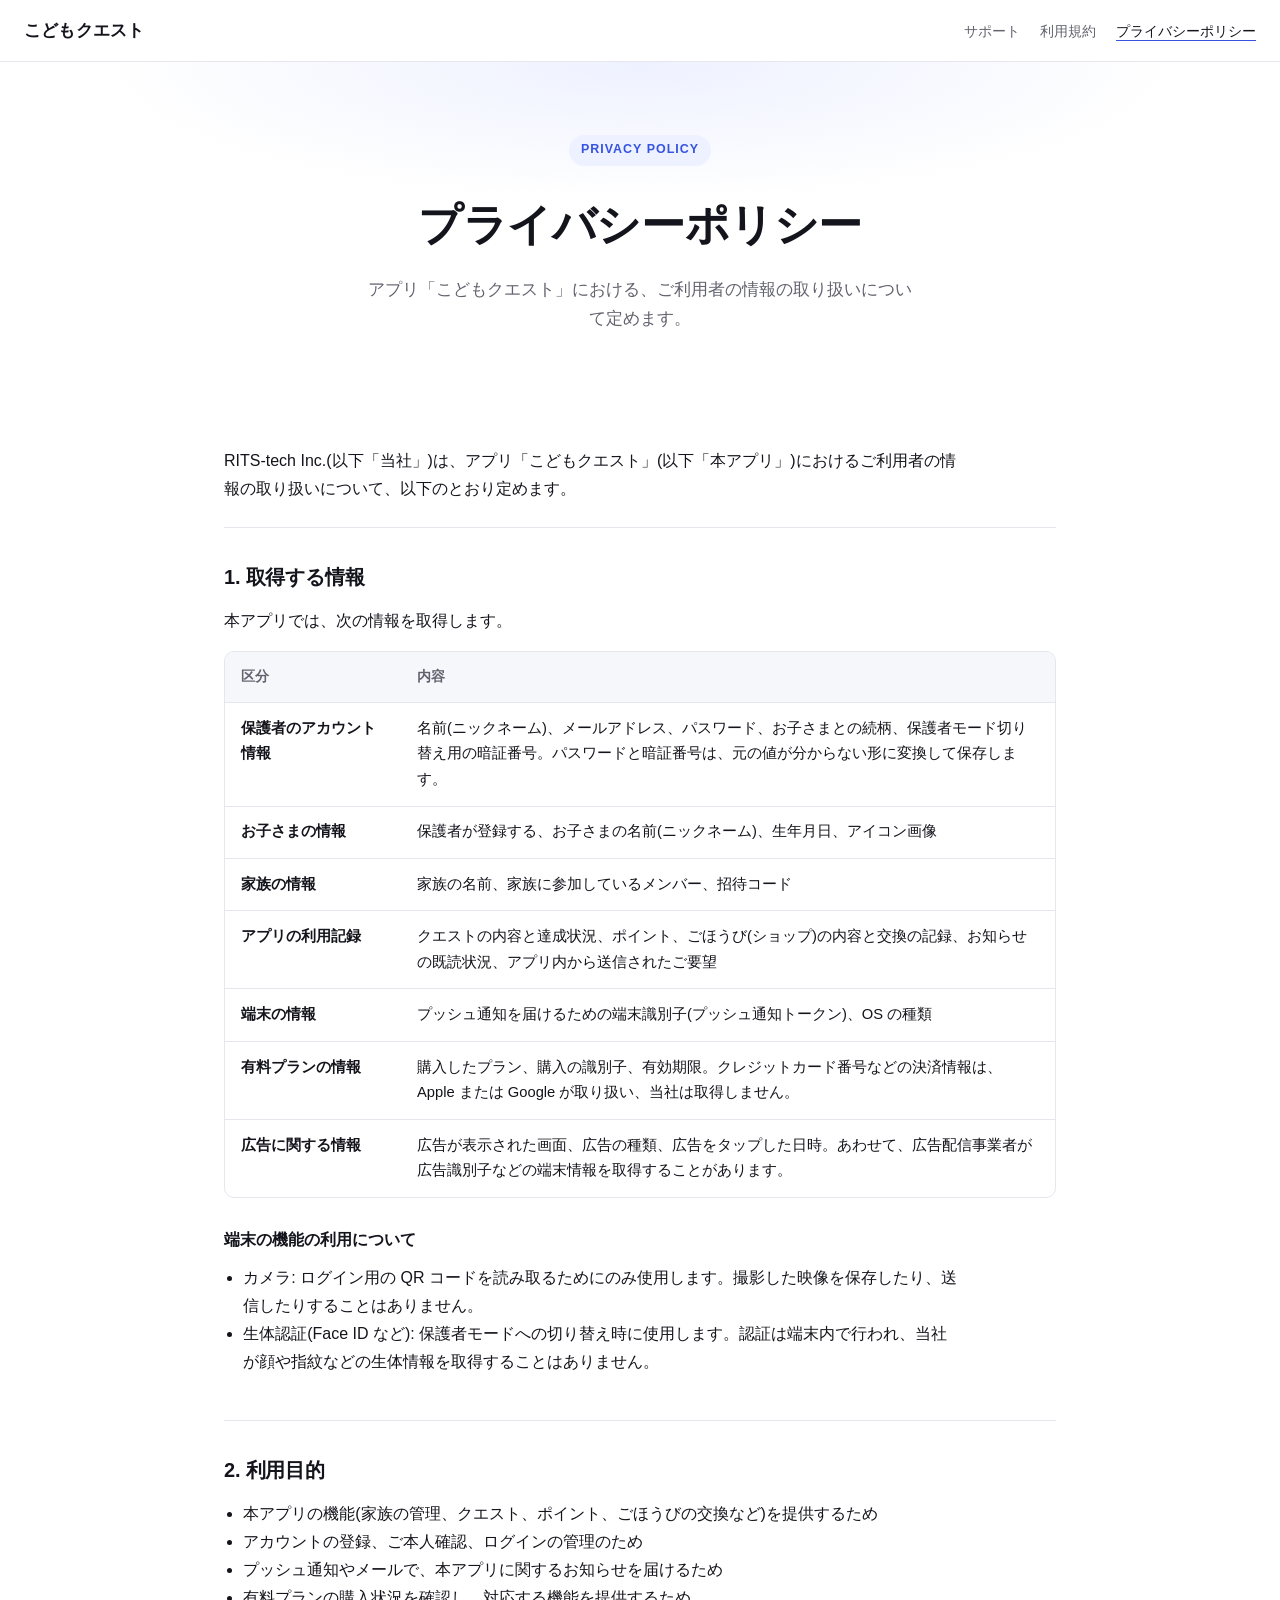
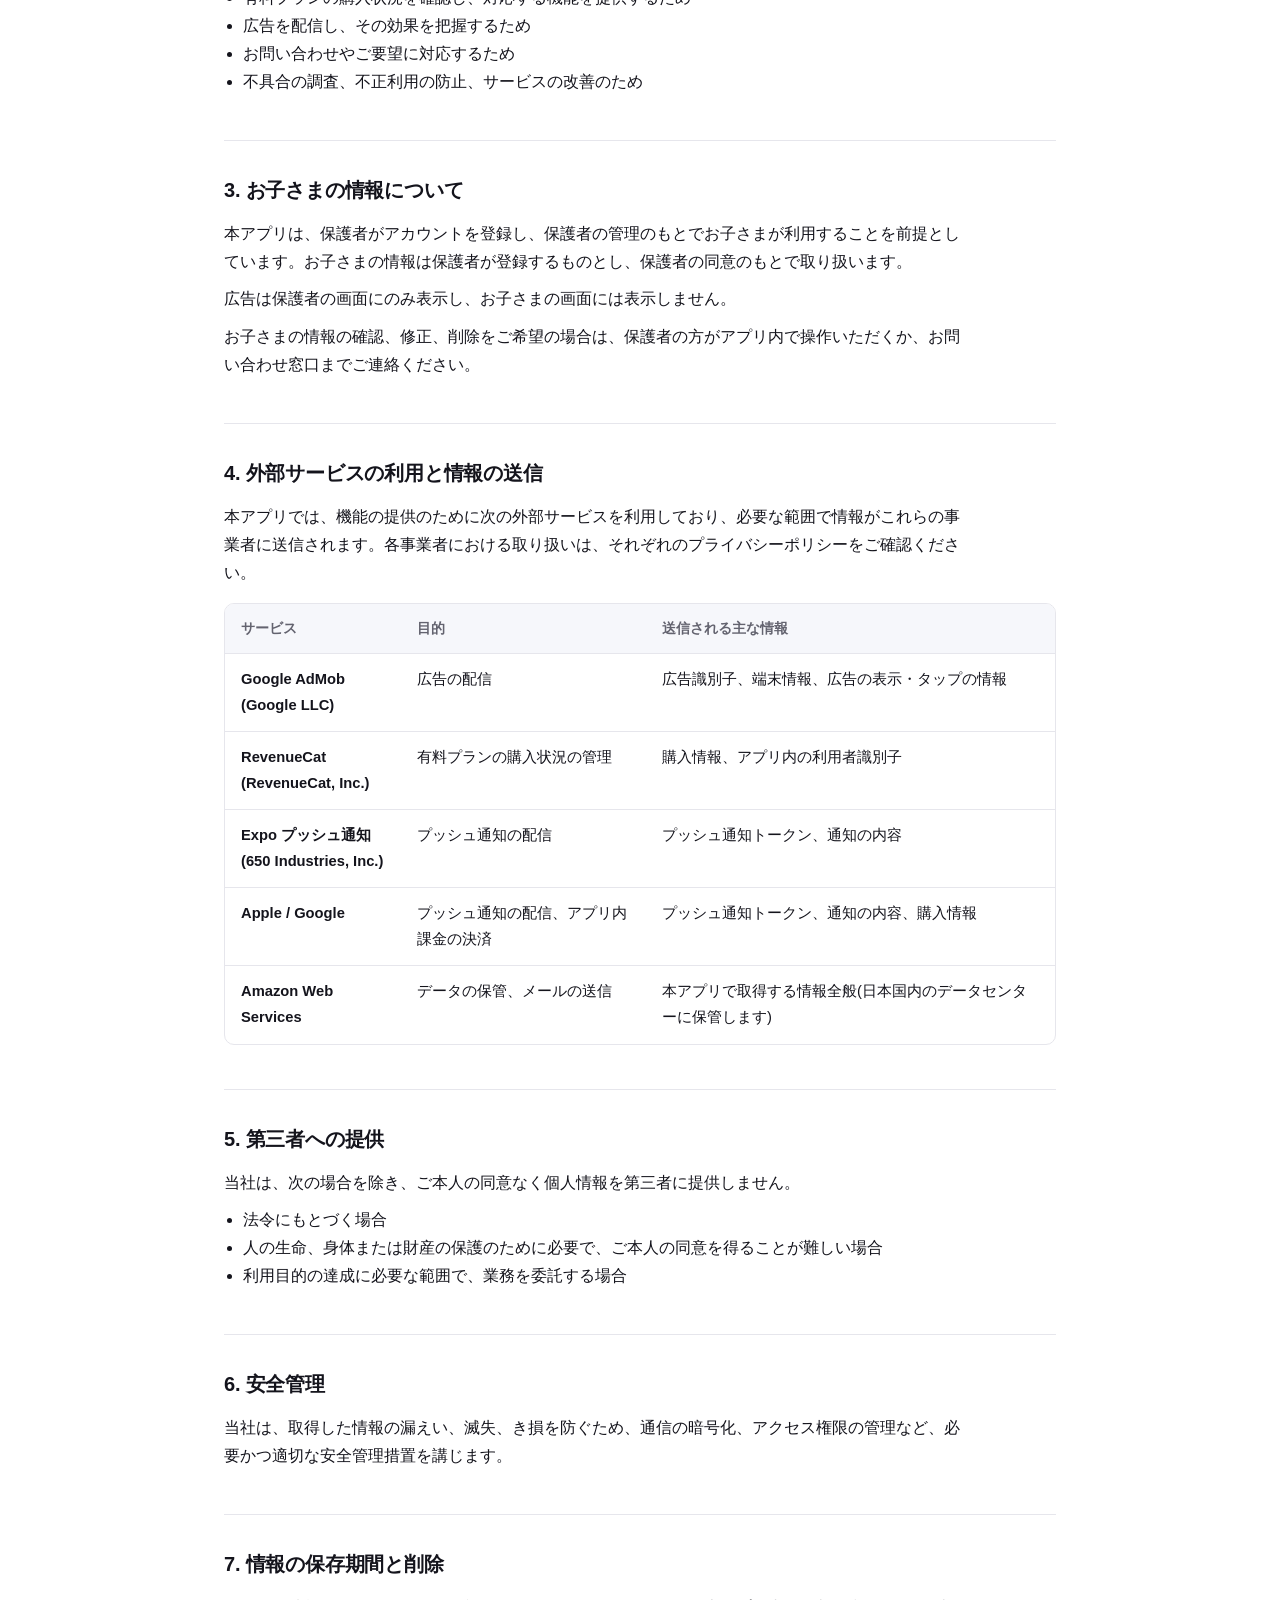
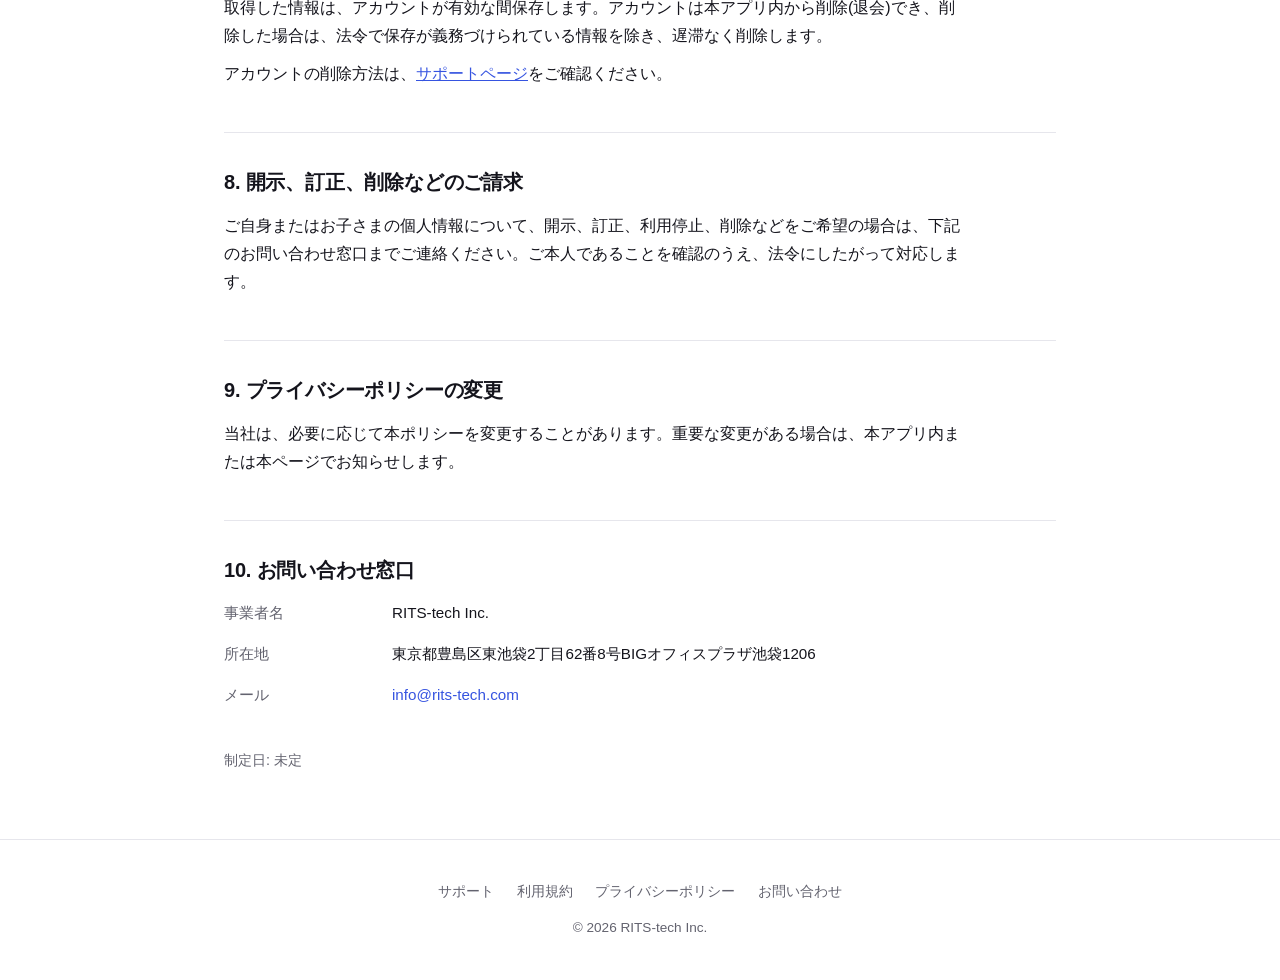
==== privacy/index.html @ 938cae6b "サポートページと規約類を追加" ====
<!doctype html>
<html lang="ja">
<head>
<meta charset="utf-8" />
<meta name="viewport" content="width=device-width, initial-scale=1" />
<title>プライバシーポリシー | こどもクエスト</title>
<meta name="robots" content="noindex, nofollow" />
<meta name="description" content="こどもクエストのプライバシーポリシーです。" />
<link rel="stylesheet" href="/style.css" />
<script>if (new URLSearchParams(location.search).has("embed")) document.documentElement.classList.add("embed");</script>
</head>
<body>
  <div class="nav">
    <a class="brand" href="/">こどもクエスト</a>
    <ul>
      <li><a href="/">サポート</a></li>
      <li><a href="/terms/">利用規約</a></li>
      <li><a class="active" href="/privacy/">プライバシーポリシー</a></li>
    </ul>
  </div>

  <header class="hero" id="top">
    <span class="eyebrow">PRIVACY POLICY</span>
    <h1>プライバシーポリシー</h1>
    <p>アプリ「こどもクエスト」における、ご利用者の情報の取り扱いについて定めます。</p>
  </header>

  <main>
    <div class="policy">
      <p>RITS-tech Inc.(以下「当社」)は、アプリ「こどもクエスト」(以下「本アプリ」)におけるご利用者の情報の取り扱いについて、以下のとおり定めます。</p>

      <h2>1. 取得する情報</h2>
      <p>本アプリでは、次の情報を取得します。</p>
      <div class="table-wrap">
        <table>
          <thead>
            <tr><th>区分</th><th>内容</th></tr>
          </thead>
          <tbody>
            <tr>
              <th>保護者のアカウント情報</th>
              <td>名前(ニックネーム)、メールアドレス、パスワード、お子さまとの続柄、保護者モード切り替え用の暗証番号。パスワードと暗証番号は、元の値が分からない形に変換して保存します。</td>
            </tr>
            <tr>
              <th>お子さまの情報</th>
              <td>保護者が登録する、お子さまの名前(ニックネーム)、生年月日、アイコン画像</td>
            </tr>
            <tr>
              <th>家族の情報</th>
              <td>家族の名前、家族に参加しているメンバー、招待コード</td>
            </tr>
            <tr>
              <th>アプリの利用記録</th>
              <td>クエストの内容と達成状況、ポイント、ごほうび(ショップ)の内容と交換の記録、お知らせの既読状況、アプリ内から送信されたご要望</td>
            </tr>
            <tr>
              <th>端末の情報</th>
              <td>プッシュ通知を届けるための端末識別子(プッシュ通知トークン)、OS の種類</td>
            </tr>
            <tr>
              <th>有料プランの情報</th>
              <td>購入したプラン、購入の識別子、有効期限。クレジットカード番号などの決済情報は、Apple または Google が取り扱い、当社は取得しません。</td>
            </tr>
            <tr>
              <th>広告に関する情報</th>
              <td>広告が表示された画面、広告の種類、広告をタップした日時。あわせて、広告配信事業者が広告識別子などの端末情報を取得することがあります。</td>
            </tr>
          </tbody>
        </table>
      </div>

      <h3>端末の機能の利用について</h3>
      <ul>
        <li>カメラ: ログイン用の QR コードを読み取るためにのみ使用します。撮影した映像を保存したり、送信したりすることはありません。</li>
        <li>生体認証(Face ID など): 保護者モードへの切り替え時に使用します。認証は端末内で行われ、当社が顔や指紋などの生体情報を取得することはありません。</li>
      </ul>

      <h2>2. 利用目的</h2>
      <ul>
        <li>本アプリの機能(家族の管理、クエスト、ポイント、ごほうびの交換など)を提供するため</li>
        <li>アカウントの登録、ご本人確認、ログインの管理のため</li>
        <li>プッシュ通知やメールで、本アプリに関するお知らせを届けるため</li>
        <li>有料プランの購入状況を確認し、対応する機能を提供するため</li>
        <li>広告を配信し、その効果を把握するため</li>
        <li>お問い合わせやご要望に対応するため</li>
        <li>不具合の調査、不正利用の防止、サービスの改善のため</li>
      </ul>

      <h2>3. お子さまの情報について</h2>
      <p>本アプリは、保護者がアカウントを登録し、保護者の管理のもとでお子さまが利用することを前提としています。お子さまの情報は保護者が登録するものとし、保護者の同意のもとで取り扱います。</p>
      <p>広告は保護者の画面にのみ表示し、お子さまの画面には表示しません。</p>
      <p>お子さまの情報の確認、修正、削除をご希望の場合は、保護者の方がアプリ内で操作いただくか、お問い合わせ窓口までご連絡ください。</p>

      <h2>4. 外部サービスの利用と情報の送信</h2>
      <p>本アプリでは、機能の提供のために次の外部サービスを利用しており、必要な範囲で情報がこれらの事業者に送信されます。各事業者における取り扱いは、それぞれのプライバシーポリシーをご確認ください。</p>
      <div class="table-wrap">
        <table>
          <thead>
            <tr><th>サービス</th><th>目的</th><th>送信される主な情報</th></tr>
          </thead>
          <tbody>
            <tr>
              <th>Google AdMob<br />(Google LLC)</th>
              <td>広告の配信</td>
              <td>広告識別子、端末情報、広告の表示・タップの情報</td>
            </tr>
            <tr>
              <th>RevenueCat<br />(RevenueCat, Inc.)</th>
              <td>有料プランの購入状況の管理</td>
              <td>購入情報、アプリ内の利用者識別子</td>
            </tr>
            <tr>
              <th>Expo プッシュ通知<br />(650 Industries, Inc.)</th>
              <td>プッシュ通知の配信</td>
              <td>プッシュ通知トークン、通知の内容</td>
            </tr>
            <tr>
              <th>Apple / Google</th>
              <td>プッシュ通知の配信、アプリ内課金の決済</td>
              <td>プッシュ通知トークン、通知の内容、購入情報</td>
            </tr>
            <tr>
              <th>Amazon Web Services</th>
              <td>データの保管、メールの送信</td>
              <td>本アプリで取得する情報全般(日本国内のデータセンターに保管します)</td>
            </tr>
          </tbody>
        </table>
      </div>

      <h2>5. 第三者への提供</h2>
      <p>当社は、次の場合を除き、ご本人の同意なく個人情報を第三者に提供しません。</p>
      <ul>
        <li>法令にもとづく場合</li>
        <li>人の生命、身体または財産の保護のために必要で、ご本人の同意を得ることが難しい場合</li>
        <li>利用目的の達成に必要な範囲で、業務を委託する場合</li>
      </ul>

      <h2>6. 安全管理</h2>
      <p>当社は、取得した情報の漏えい、滅失、き損を防ぐため、通信の暗号化、アクセス権限の管理など、必要かつ適切な安全管理措置を講じます。</p>

      <h2>7. 情報の保存期間と削除</h2>
      <p>取得した情報は、アカウントが有効な間保存します。アカウントは本アプリ内から削除(退会)でき、削除した場合は、法令で保存が義務づけられている情報を除き、遅滞なく削除します。</p>
      <p>アカウントの削除方法は、<a href="/#delete-account">サポートページ</a>をご確認ください。</p>

      <h2>8. 開示、訂正、削除などのご請求</h2>
      <p>ご自身またはお子さまの個人情報について、開示、訂正、利用停止、削除などをご希望の場合は、下記のお問い合わせ窓口までご連絡ください。ご本人であることを確認のうえ、法令にしたがって対応します。</p>

      <h2>9. プライバシーポリシーの変更</h2>
      <p>当社は、必要に応じて本ポリシーを変更することがあります。重要な変更がある場合は、本アプリ内または本ページでお知らせします。</p>

      <h2>10. お問い合わせ窓口</h2>
      <dl class="profile">
        <dt>事業者名</dt>
        <dd>RITS-tech Inc.</dd>
        <dt>所在地</dt>
        <dd>東京都豊島区東池袋2丁目62番8号BIGオフィスプラザ池袋1206</dd>
        <dt>メール</dt>
        <dd><a href="mailto:info@rits-tech.com">info@rits-tech.com</a></dd>
      </dl>

      <p class="date">制定日: 未定</p>
    </div>
  </main>

  <footer>
    <nav>
      <a href="/">サポート</a>
      <a href="/terms/">利用規約</a>
      <a href="/privacy/">プライバシーポリシー</a>
      <a href="mailto:info@rits-tech.com">お問い合わせ</a>
    </nav>
    &copy; 2026 RITS-tech Inc.
  </footer>
</body>
</html>
---- style.css ----
:root {
  color-scheme: light;
  --bg: #ffffff;
  --bg-soft: #f6f7fb;
  --fg: #14141c;
  --muted: #63636f;
  --accent: #3654e0;
  --accent-soft: #eef1ff;
  --border: #e6e6ec;
  --card-bg: #ffffff;
  --shadow: 0 1px 2px rgba(20, 20, 28, 0.04), 0 8px 24px rgba(20, 20, 28, 0.06);
}
* { box-sizing: border-box; }
html { scroll-behavior: smooth; }
body {
  margin: 0;
  background: var(--bg);
  color: var(--fg);
  font-family: -apple-system, BlinkMacSystemFont, "Hiragino Sans", "Yu Gothic", "Helvetica Neue", Arial, sans-serif;
  line-height: 1.75;
  -webkit-font-smoothing: antialiased;
  overflow-x: hidden;
  overflow-wrap: anywhere;
}
a { color: var(--accent); }

.nav {
  position: sticky;
  top: 0;
  z-index: 10;
  display: flex;
  align-items: center;
  justify-content: space-between;
  flex-wrap: wrap;
  gap: 0.6rem 1rem;
  padding: 1rem 1.5rem;
  background: color-mix(in srgb, var(--bg) 88%, transparent);
  backdrop-filter: blur(10px);
  border-bottom: 1px solid var(--border);
}
.nav .brand {
  font-weight: 700;
  letter-spacing: 0.01em;
  text-decoration: none;
  color: var(--fg);
  font-size: 1.05rem;
  white-space: nowrap;
}
.nav ul {
  list-style: none;
  display: flex;
  flex-wrap: wrap;
  gap: 0.5rem 1.25rem;
  margin: 0;
  padding: 0;
}
.nav ul a {
  color: var(--muted);
  text-decoration: none;
  font-size: 0.9rem;
  position: relative;
  padding-bottom: 0.15rem;
  transition: color 0.15s ease;
}
.nav ul a::after {
  content: "";
  position: absolute;
  left: 0;
  right: 100%;
  bottom: 0;
  height: 1px;
  background: var(--accent);
  transition: right 0.2s ease;
}
.nav ul a.active { color: var(--fg); }
.nav ul a.active::after { right: 0; }
@media (hover: hover) and (pointer: fine) {
  .nav ul a:hover { color: var(--fg); }
  .nav ul a:hover::after { right: 0; }
}

.hero {
  padding: 4.5rem 1.5rem 3.5rem;
  text-align: center;
  background:
    radial-gradient(60% 60% at 50% 0%, var(--accent-soft), transparent 70%);
}
.hero .eyebrow {
  display: inline-block;
  font-size: 0.78rem;
  letter-spacing: 0.08em;
  color: var(--accent);
  background: var(--accent-soft);
  padding: 0.3rem 0.75rem;
  border-radius: 999px;
  margin-bottom: 1.25rem;
  font-weight: 600;
}
.hero h1 {
  margin: 0 0 0.75rem;
  font-size: clamp(1.9rem, 4vw, 2.75rem);
  letter-spacing: -0.01em;
}
.hero p {
  margin: 0 auto;
  max-width: 34rem;
  color: var(--muted);
  font-size: 1.05rem;
}

main {
  max-width: 880px;
  margin: 0 auto;
  padding: 0 1.5rem;
}
section {
  padding: 3.5rem 0;
  border-top: 1px solid var(--border);
  scroll-margin-top: 4rem;
}
section:first-of-type { border-top: none; }
.section-head {
  margin-bottom: 1.75rem;
}
.section-head .label {
  display: block;
  font-size: 0.78rem;
  letter-spacing: 0.08em;
  color: var(--accent);
  font-weight: 700;
  margin-bottom: 0.4rem;
  text-transform: uppercase;
}
.section-head h2 {
  margin: 0;
  font-size: 1.5rem;
  letter-spacing: -0.01em;
}
section > p,
section > ul,
section > ol { max-width: 42rem; }
section ul,
section ol { padding-left: 1.2rem; }

.card {
  background: var(--card-bg);
  border: 1px solid var(--border);
  border-radius: 12px;
  padding: 1.5rem;
  box-shadow: var(--shadow);
}
.card > :first-child { margin-top: 0; }
.card > :last-child { margin-bottom: 0; }
.card + p { margin-top: 1.75rem; }
.contact-mail {
  font-size: 1.15rem;
  font-weight: 700;
  text-decoration: none;
}
.contact-mail:hover { text-decoration: underline; }

.faq {
  list-style: none;
  margin: 0;
  padding: 0;
  display: grid;
  gap: 0.9rem;
}
.faq li {
  background: var(--card-bg);
  border: 1px solid var(--border);
  border-radius: 10px;
  padding: 1rem 1.25rem;
  font-size: 0.95rem;
}
.faq h3 {
  margin: 0 0 0.4rem;
  font-size: 1rem;
}
.faq p,
.faq ul {
  margin: 0.3rem 0 0;
  color: var(--muted);
}

/* プライバシーポリシー本文 */
.policy {
  padding: 3rem 0 3.5rem;
}
.policy h2 {
  margin: 2.75rem 0 0.75rem;
  padding-top: 2rem;
  border-top: 1px solid var(--border);
  font-size: 1.25rem;
  letter-spacing: -0.01em;
  scroll-margin-top: 4rem;
}
.policy h2:first-of-type {
  margin-top: 1.5rem;
}
.policy h3 {
  margin: 1.75rem 0 0.4rem;
  font-size: 1rem;
}
.policy p,
.policy ul {
  max-width: 46rem;
  margin: 0.6rem 0;
}
.policy ul { padding-left: 1.2rem; }
.policy .date {
  margin-top: 2.5rem;
  color: var(--muted);
  font-size: 0.9rem;
}

.table-wrap {
  margin: 1rem 0;
  overflow-x: auto;
  border: 1px solid var(--border);
  border-radius: 10px;
}
table {
  width: 100%;
  border-collapse: collapse;
  font-size: 0.92rem;
}
th,
td {
  padding: 0.8rem 1rem;
  border-top: 1px solid var(--border);
  text-align: left;
  vertical-align: top;
}
thead th {
  border-top: none;
  background: var(--bg-soft);
  color: var(--muted);
  font-size: 0.85rem;
  white-space: nowrap;
}
tbody th {
  width: 11rem;
  font-weight: 600;
}

dl.profile {
  margin: 0;
  display: grid;
  grid-template-columns: 9rem 1fr;
  row-gap: 0.9rem;
  column-gap: 1.5rem;
  font-size: 0.95rem;
}
dl.profile dt { color: var(--muted); }
dl.profile dd { margin: 0; }
dl.profile a { text-decoration: none; }
dl.profile a:hover { text-decoration: underline; }

footer {
  text-align: center;
  color: var(--muted);
  font-size: 0.85rem;
  padding: 2.5rem 1.5rem;
  border-top: 1px solid var(--border);
}
footer nav {
  margin-bottom: 0.75rem;
}
footer nav a {
  color: var(--muted);
  text-decoration: none;
  margin: 0 0.6rem;
}
footer nav a:hover { color: var(--fg); }

@media (max-width: 640px) {
  .nav {
    justify-content: flex-start;
    padding: 0.9rem 1.25rem;
  }
  .nav ul {
    gap: 0.4rem 1rem;
  }
  .hero {
    padding: 3.5rem 1.25rem 3rem;
  }
  main {
    padding: 0 1.25rem;
  }
  section {
    padding: 2.5rem 0;
  }
  .policy {
    padding: 2rem 0 2.5rem;
  }
  tbody th {
    width: 7.5rem;
  }
  dl.profile {
    grid-template-columns: 1fr;
    row-gap: 0.3rem;
  }
  dl.profile dt {
    margin-top: 1rem;
    font-size: 0.85rem;
  }
  dl.profile dt:first-child {
    margin-top: 0;
  }
}

/* アプリ内 WebView 用(?embed=1): 本文だけを表示する */
.embed .nav,
.embed .hero,
.embed footer {
  display: none;
}
.embed .policy {
  padding: 0.5rem 0 1.5rem;
}
.embed .policy h2:first-of-type {
  margin-top: 0.5rem;
  padding-top: 0;
  border-top: none;
}
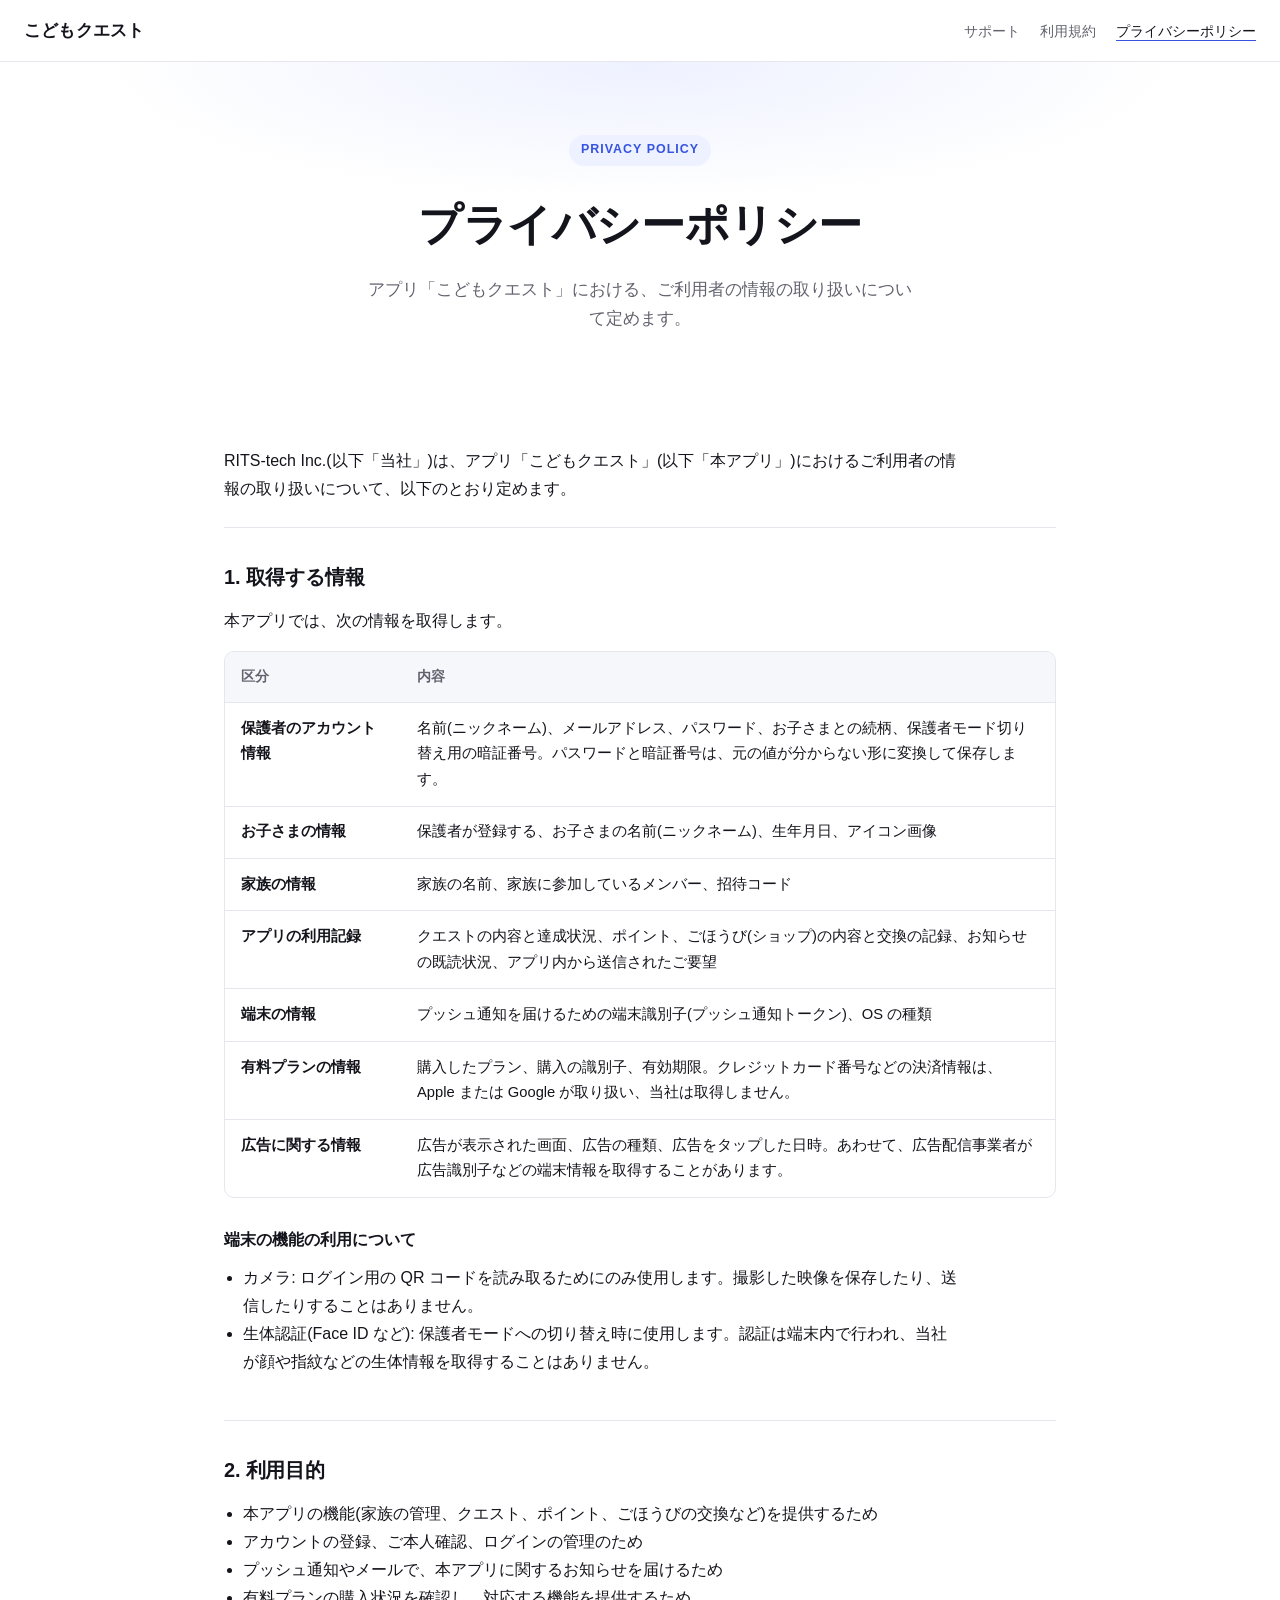
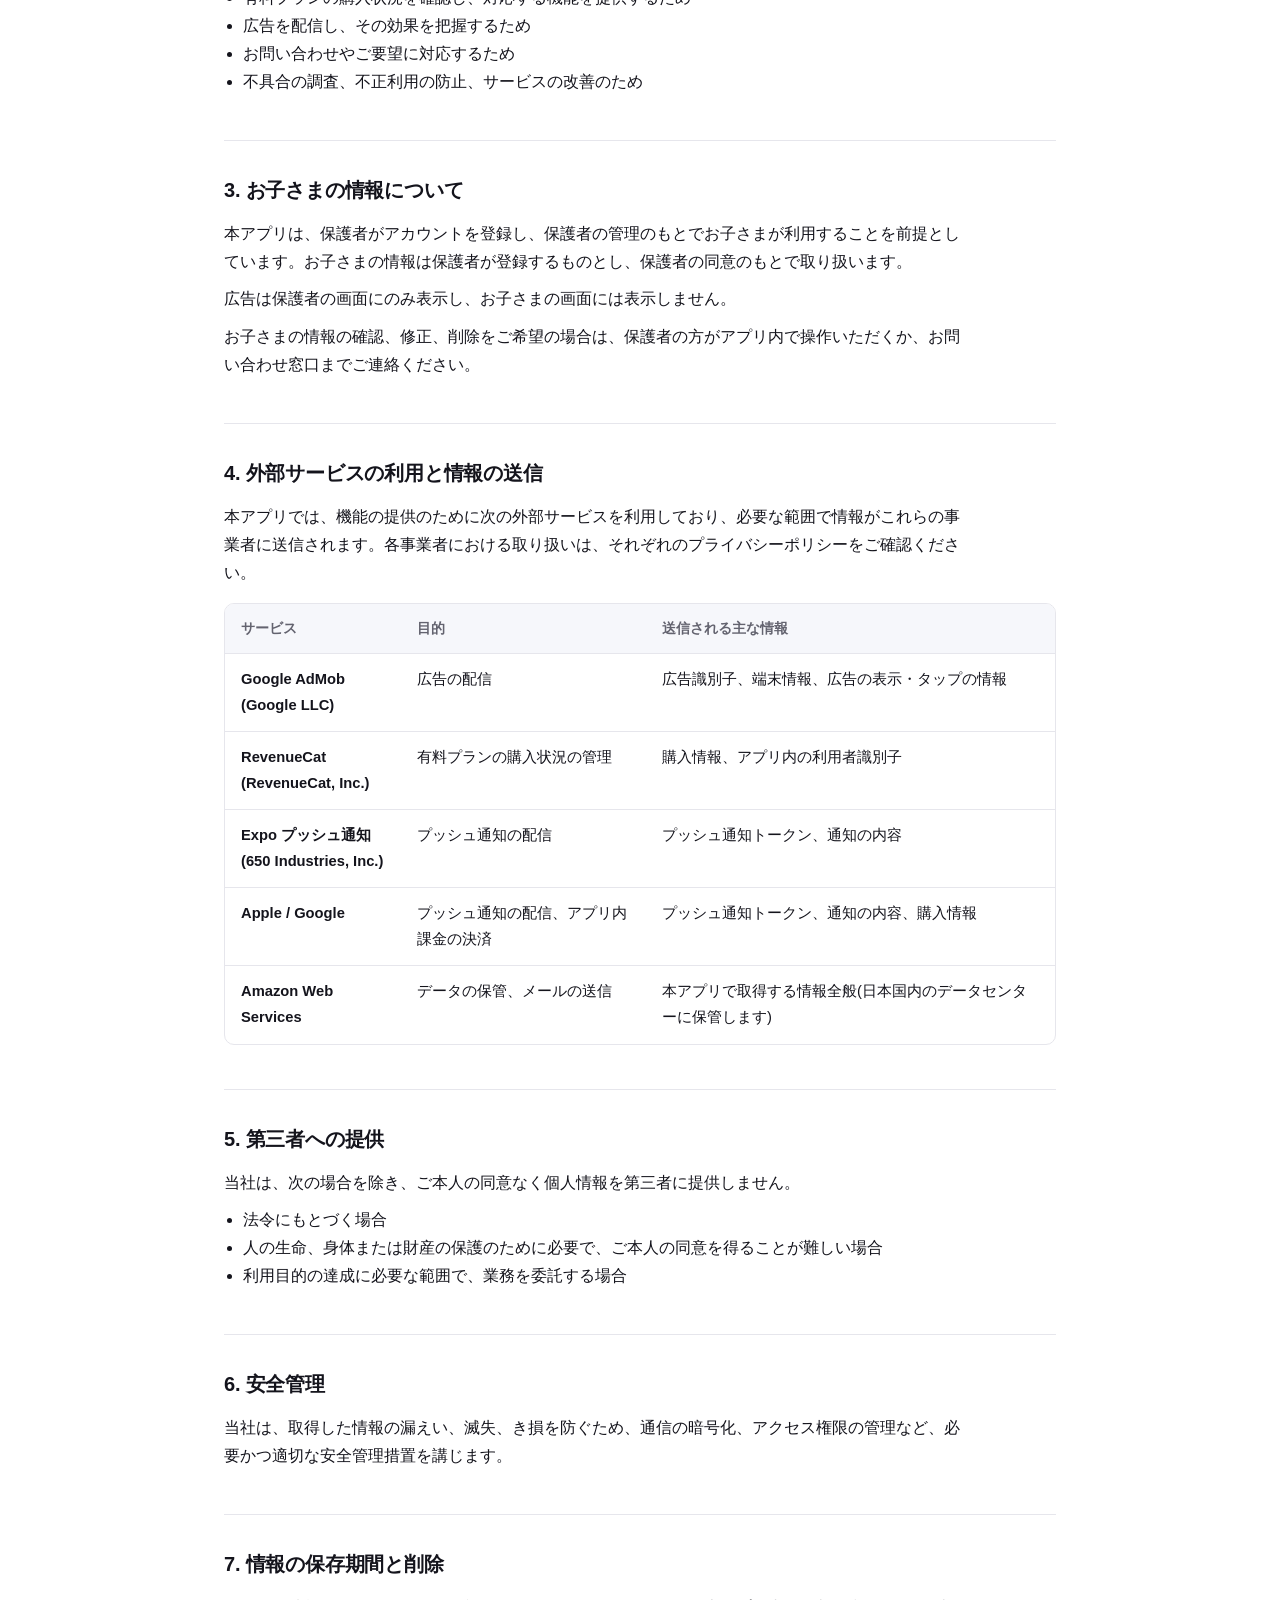
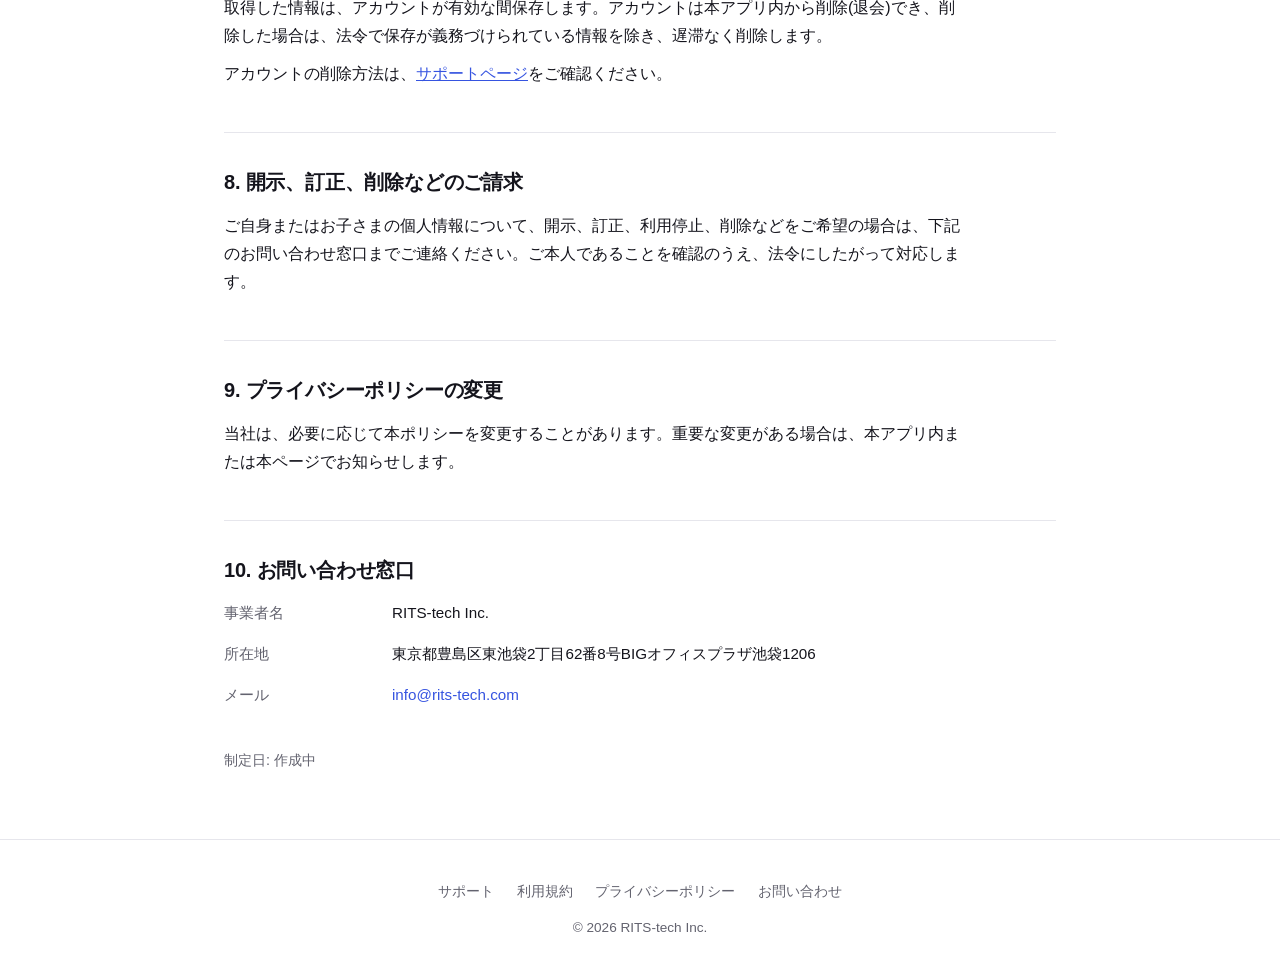
==== commit 741b3abd: "制定日の表記を作成中に変更" ====
--- a/privacy/index.html
+++ b/privacy/index.html
@@ -159,7 +159,7 @@
         <dd><a href="mailto:info@rits-tech.com">info@rits-tech.com</a></dd>
       </dl>
 
-      <p class="date">制定日: 未定</p>
+      <p class="date">制定日: 作成中</p>
     </div>
   </main>
 
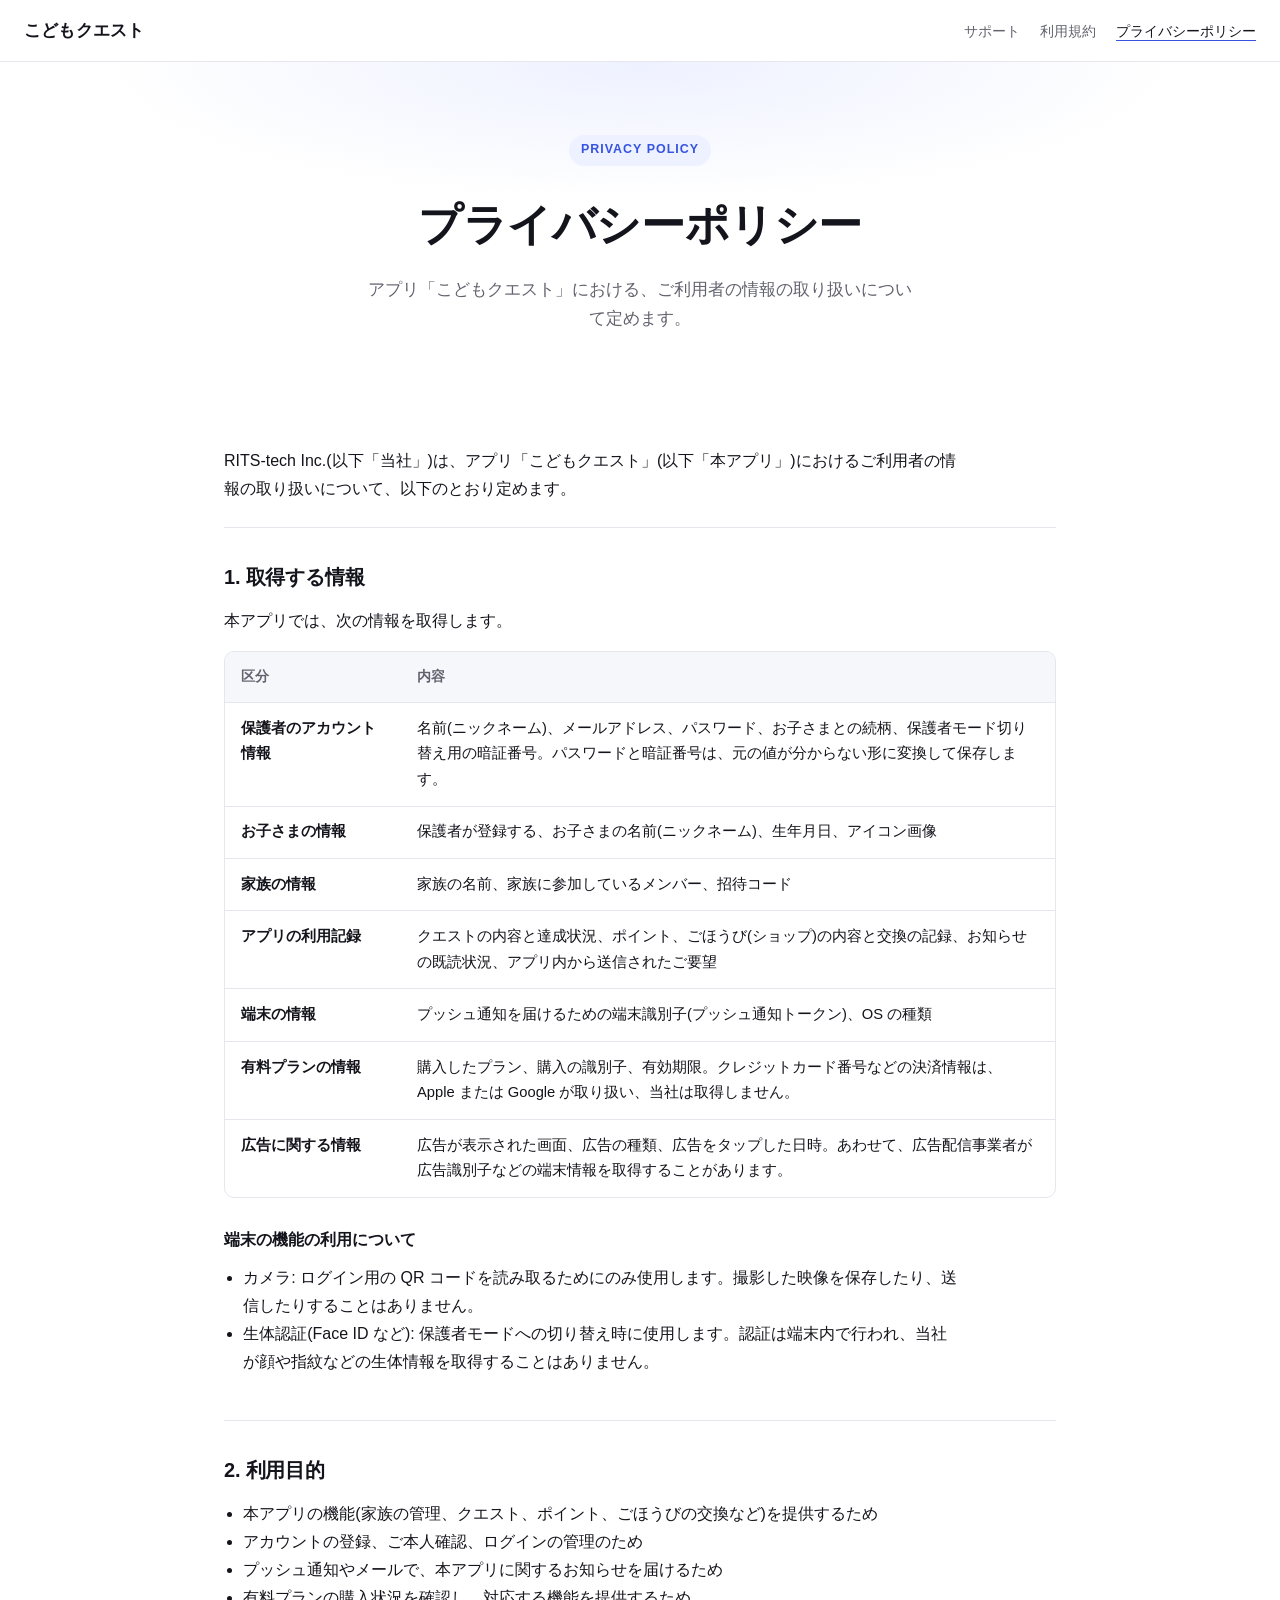
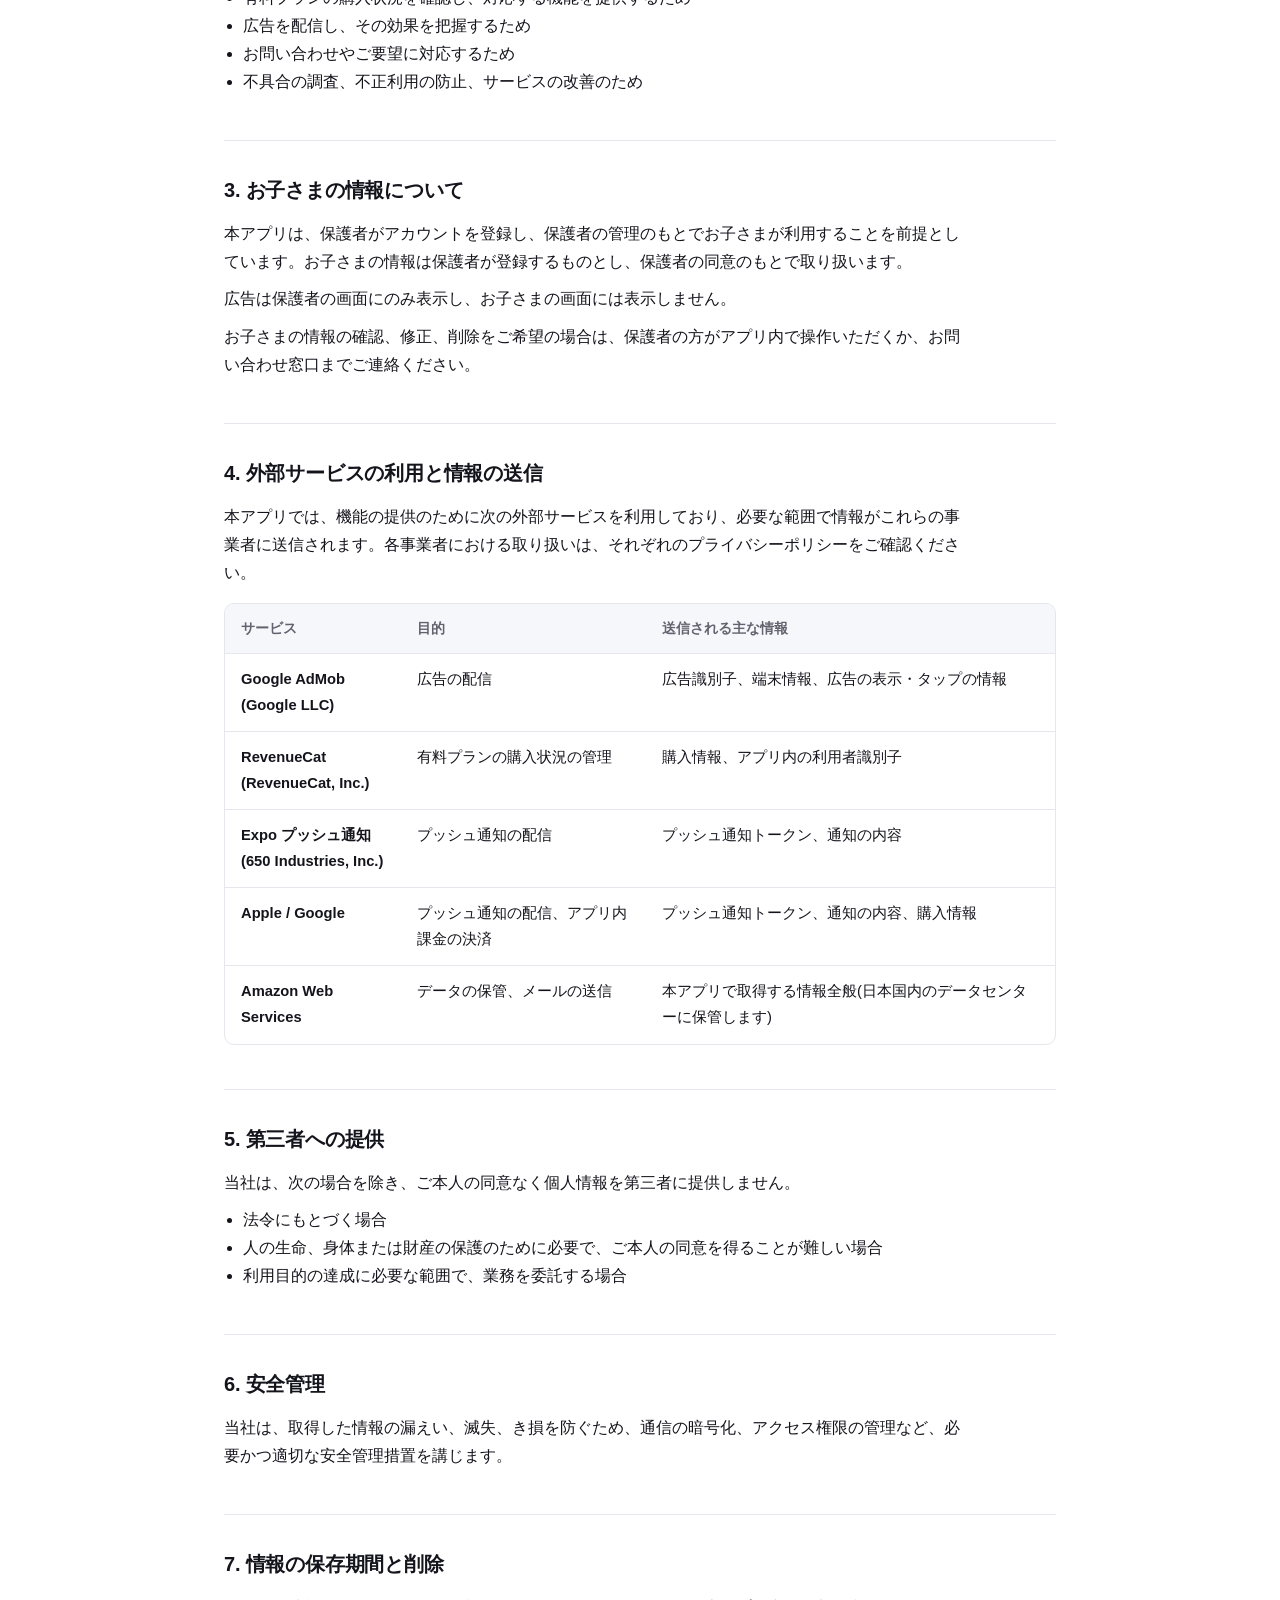
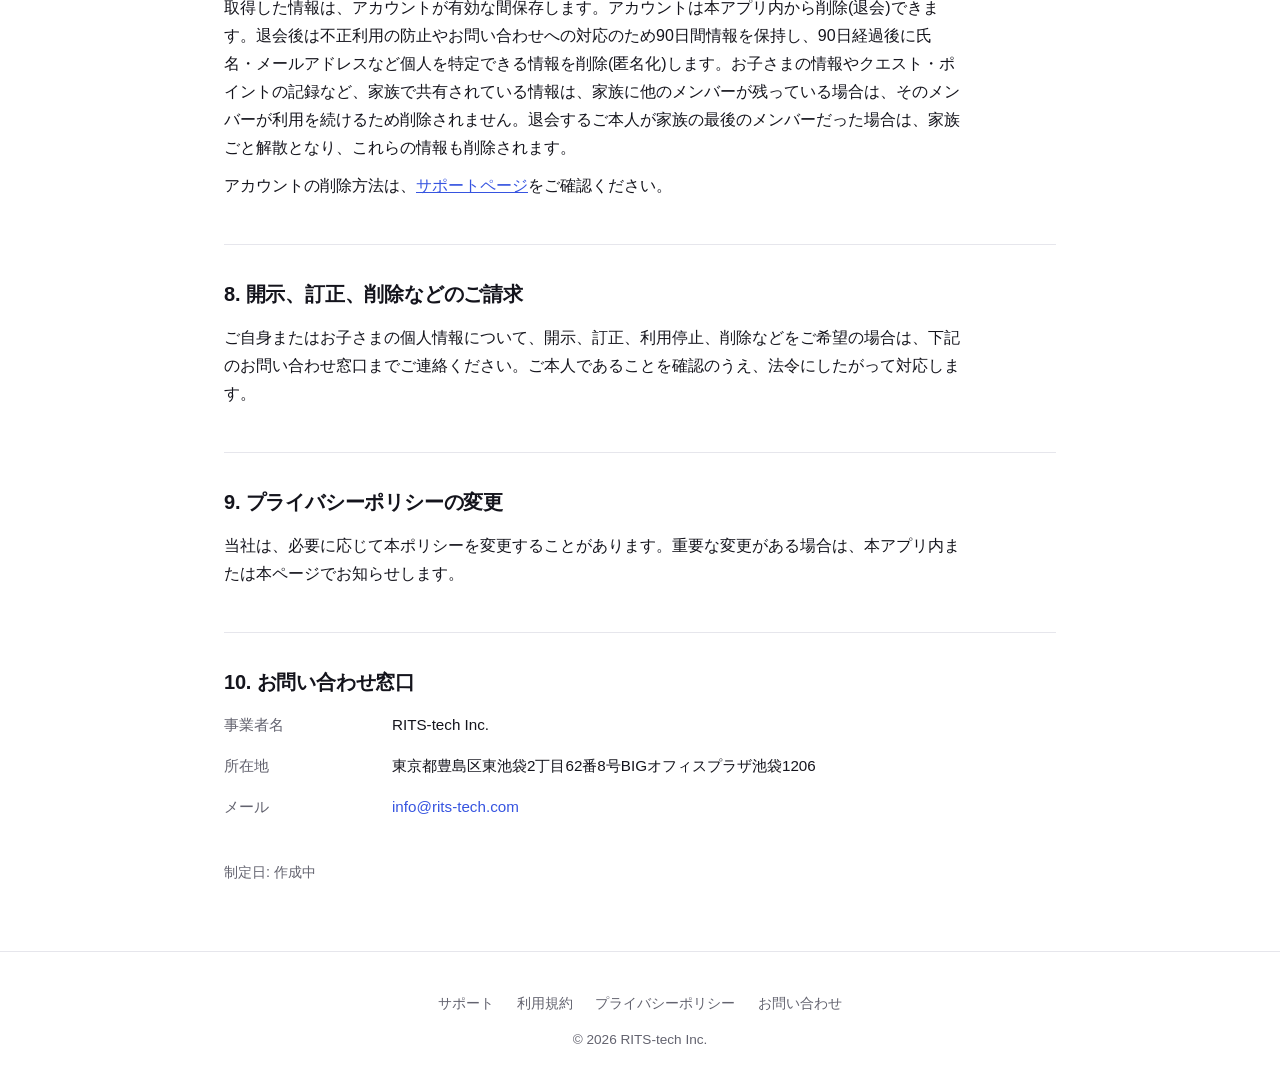
==== commit 86e06efa: "アカウント削除の説明を実態に合わせて修正" ====
--- a/privacy/index.html
+++ b/privacy/index.html
@@ -140,7 +140,7 @@
       <p>当社は、取得した情報の漏えい、滅失、き損を防ぐため、通信の暗号化、アクセス権限の管理など、必要かつ適切な安全管理措置を講じます。</p>
 
       <h2>7. 情報の保存期間と削除</h2>
-      <p>取得した情報は、アカウントが有効な間保存します。アカウントは本アプリ内から削除(退会)でき、削除した場合は、法令で保存が義務づけられている情報を除き、遅滞なく削除します。</p>
+      <p>取得した情報は、アカウントが有効な間保存します。アカウントは本アプリ内から削除(退会)できます。退会後は不正利用の防止やお問い合わせへの対応のため90日間情報を保持し、90日経過後に氏名・メールアドレスなど個人を特定できる情報を削除(匿名化)します。お子さまの情報やクエスト・ポイントの記録など、家族で共有されている情報は、家族に他のメンバーが残っている場合は、そのメンバーが利用を続けるため削除されません。退会するご本人が家族の最後のメンバーだった場合は、家族ごと解散となり、これらの情報も削除されます。</p>
       <p>アカウントの削除方法は、<a href="/#delete-account">サポートページ</a>をご確認ください。</p>
 
       <h2>8. 開示、訂正、削除などのご請求</h2>
